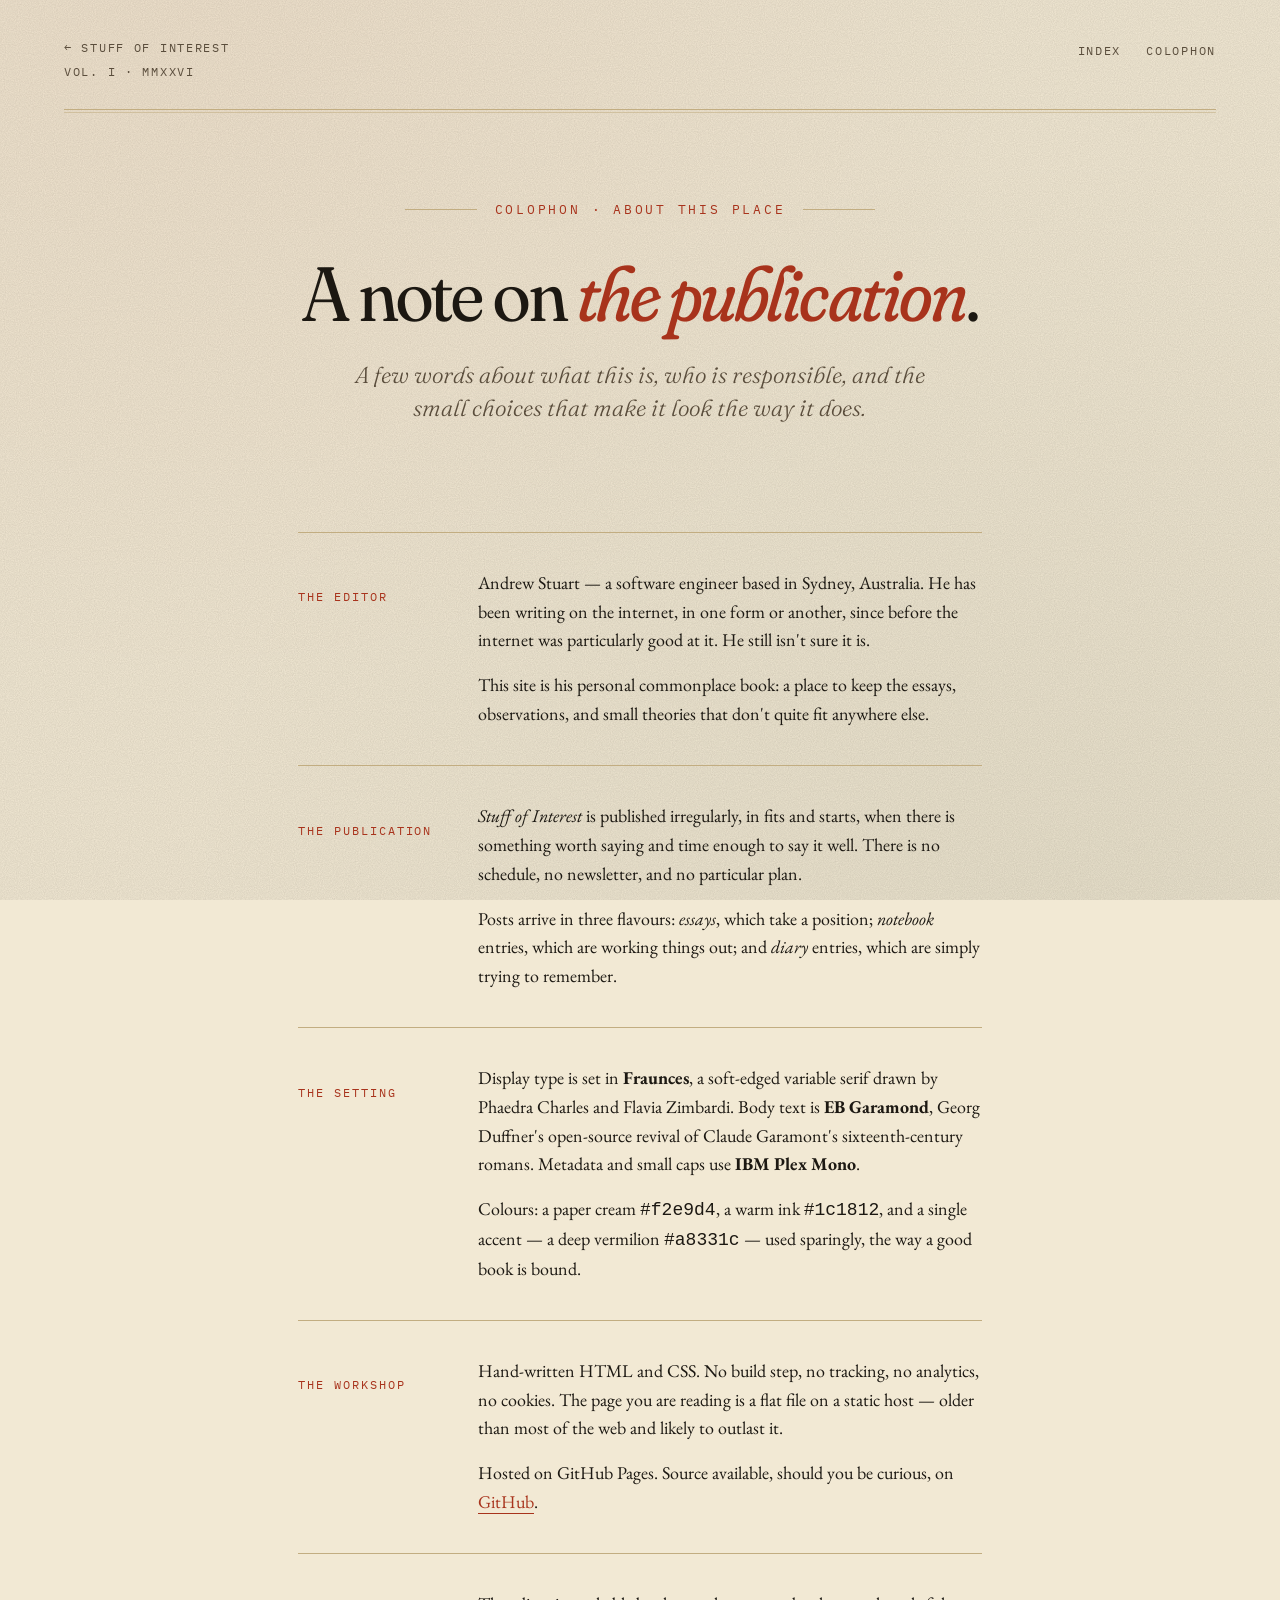
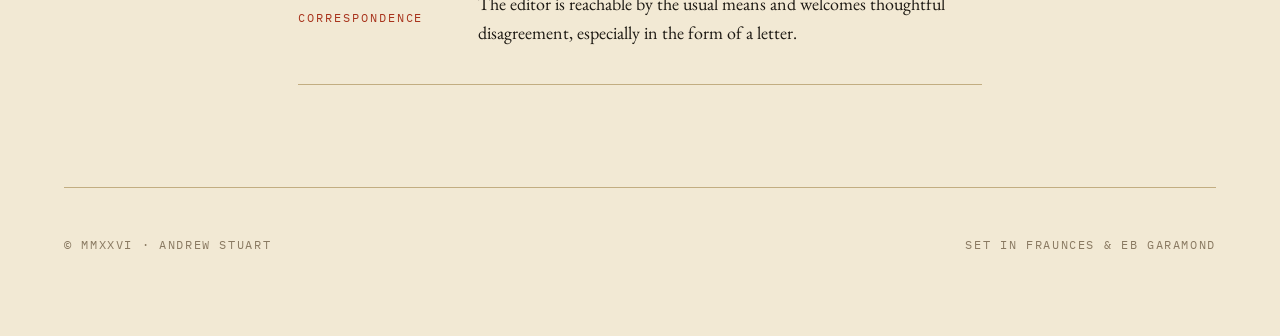
==== about.html @ b73d091a "Initial commit: Stuff of Interest blog Editorial-style static blog with three sample posts. Set in F" ====
<!doctype html>
<html lang="en">
<head>
  <meta charset="utf-8">
  <meta name="viewport" content="width=device-width, initial-scale=1">
  <title>Colophon — Stuff of Interest</title>
  <meta name="description" content="A short note on who runs Stuff of Interest, what it is, and how it was made.">
  <link rel="preconnect" href="https://fonts.googleapis.com">
  <link rel="preconnect" href="https://fonts.gstatic.com" crossorigin>
  <link href="https://fonts.googleapis.com/css2?family=Fraunces:ital,opsz,wght,SOFT,WONK@0,9..144,300..700,30..100,0..1;1,9..144,300..700,30..100,0..1&family=EB+Garamond:ital,wght@0,400..600;1,400..600&family=IBM+Plex+Mono:wght@400;500&display=swap" rel="stylesheet">
  <link rel="stylesheet" href="assets/css/styles.css">
</head>
<body>
  <div class="page">

    <header class="masthead">
      <div class="mast-meta">
        <span><a href="index.html">← Stuff of Interest</a></span>
        <span>Vol. I · MMXXVI</span>
      </div>
      <nav class="mast-nav" aria-label="Primary">
        <a href="index.html">Index</a>
        <a href="about.html">Colophon</a>
      </nav>
    </header>

    <article class="article">

      <header class="article-head">
        <p class="article-kicker">Colophon · About this place</p>
        <h1 class="article-title">A note on <em>the publication</em>.</h1>
        <p class="article-deck">A few words about what this is, who is responsible, and the small choices that make it look the way it does.</p>
      </header>

      <section class="colophon">

        <div class="colophon-section">
          <p class="colophon-label">The Editor</p>
          <div class="colophon-body">
            <p>Andrew Stuart — a software engineer based in Sydney, Australia. He has been writing on the internet, in one form or another, since before the internet was particularly good at it. He still isn't sure it is.</p>
            <p>This site is his personal commonplace book: a place to keep the essays, observations, and small theories that don't quite fit anywhere else.</p>
          </div>
        </div>

        <div class="colophon-section">
          <p class="colophon-label">The Publication</p>
          <div class="colophon-body">
            <p><em>Stuff of Interest</em> is published irregularly, in fits and starts, when there is something worth saying and time enough to say it well. There is no schedule, no newsletter, and no particular plan.</p>
            <p>Posts arrive in three flavours: <em>essays</em>, which take a position; <em>notebook</em> entries, which are working things out; and <em>diary</em> entries, which are simply trying to remember.</p>
          </div>
        </div>

        <div class="colophon-section">
          <p class="colophon-label">The Setting</p>
          <div class="colophon-body">
            <p>Display type is set in <strong>Fraunces</strong>, a soft-edged variable serif drawn by Phaedra Charles and Flavia Zimbardi. Body text is <strong>EB Garamond</strong>, Georg Duffner's open-source revival of Claude Garamont's sixteenth-century romans. Metadata and small caps use <strong>IBM Plex Mono</strong>.</p>
            <p>Colours: a paper cream <code>#f2e9d4</code>, a warm ink <code>#1c1812</code>, and a single accent — a deep vermilion <code>#a8331c</code> — used sparingly, the way a good book is bound.</p>
          </div>
        </div>

        <div class="colophon-section">
          <p class="colophon-label">The Workshop</p>
          <div class="colophon-body">
            <p>Hand-written HTML and CSS. No build step, no tracking, no analytics, no cookies. The page you are reading is a flat file on a static host — older than most of the web and likely to outlast it.</p>
            <p>Hosted on GitHub Pages. Source available, should you be curious, on <a href="https://github.com/starqueue/stuffofinterest">GitHub</a>.</p>
          </div>
        </div>

        <div class="colophon-section">
          <p class="colophon-label">Correspondence</p>
          <div class="colophon-body">
            <p>The editor is reachable by the usual means and welcomes thoughtful disagreement, especially in the form of a letter.</p>
          </div>
        </div>

      </section>

    </article>

    <footer class="colophon-foot">
      <p>© MMXXVI · Andrew Stuart</p>
      <p>Set in Fraunces &amp; EB Garamond</p>
    </footer>

  </div>
</body>
</html>
---- assets/css/styles.css ----
/* ───────────────────────────────────────────────────────
   Stuff of Interest — stylesheet
   Set in Fraunces, EB Garamond, IBM Plex Mono
   ─────────────────────────────────────────────────────── */

:root {
  --paper:        #f2e9d4;
  --paper-warm:   #ede2c6;
  --paper-deep:   #e3d4ad;
  --ink:          #1c1812;
  --ink-soft:     #5a4d3c;
  --ink-faint:    #8a7a62;
  --accent:       #a8331c;
  --accent-deep:  #7a2412;
  --accent-light: #d6724e;
  --rule:         #c2ad81;
  --highlight:    #e7c14b;

  --serif-display: "Fraunces", "Iowan Old Style", "Palatino", Georgia, serif;
  --serif-body:    "EB Garamond", "Palatino", "Iowan Old Style", Georgia, serif;
  --mono:          "IBM Plex Mono", "JetBrains Mono", ui-monospace, "Menlo", monospace;

  --measure: 36rem;
}

/* ── reset ── */
*, *::before, *::after { box-sizing: border-box; }
html, body { margin: 0; padding: 0; }
img, svg { display: block; max-width: 100%; }
a { color: inherit; }

/* ── paper ── */
html {
  background: var(--paper);
  color: var(--ink);
  font-family: var(--serif-body);
  font-size: 18px;
  line-height: 1.6;
  -webkit-font-smoothing: antialiased;
  -moz-osx-font-smoothing: grayscale;
  text-rendering: optimizeLegibility;
  font-feature-settings: "kern", "liga", "onum";
}

body {
  position: relative;
  min-height: 100vh;
  /* paper grain — tiny SVG noise overlay */
  background-image:
    radial-gradient(ellipse at 15% 0%, rgba(168, 51, 28, 0.04), transparent 55%),
    radial-gradient(ellipse at 85% 100%, rgba(58, 80, 53, 0.05), transparent 60%),
    url("data:image/svg+xml;utf8,<svg xmlns='http://www.w3.org/2000/svg' width='240' height='240'><filter id='n'><feTurbulence type='fractalNoise' baseFrequency='0.92' numOctaves='2' stitchTiles='stitch'/><feColorMatrix values='0 0 0 0 0.11   0 0 0 0 0.09   0 0 0 0 0.07   0 0 0 0.18 0'/></filter><rect width='100%' height='100%' filter='url(%23n)'/></svg>");
  background-attachment: fixed, fixed, fixed;
}

/* ── selection ── */
::selection {
  background: var(--ink);
  color: var(--paper);
}

/* ── links ── */
a {
  color: var(--accent);
  text-decoration: none;
  border-bottom: 1px solid currentColor;
  text-underline-offset: 0.18em;
  transition: color .25s ease, border-color .25s ease, background-color .25s ease;
}
a:hover {
  color: var(--accent-deep);
  background-color: rgba(231, 193, 75, 0.32);
}

/* ───────────────────────── layout ───────────────────────── */
.page {
  max-width: 88rem;
  margin: 0 auto;
  padding: clamp(1.5rem, 3vw, 3rem) clamp(1.25rem, 5vw, 5rem) 4rem;
}

/* ─────────────── masthead ─────────────── */
.masthead {
  display: grid;
  grid-template-columns: 1fr auto;
  align-items: start;
  gap: 1rem;
  padding-bottom: 1.5rem;
  border-bottom: 1px solid var(--rule);
  margin-bottom: clamp(2.5rem, 7vw, 6rem);
  position: relative;
}

.masthead::before {
  /* second hairline beneath the rule, classic masthead trick */
  content: "";
  position: absolute;
  left: 0; right: 0;
  bottom: -4px;
  border-bottom: 1px solid var(--rule);
  opacity: .55;
}

.mast-meta {
  font-family: var(--mono);
  font-size: .68rem;
  letter-spacing: .14em;
  text-transform: uppercase;
  color: var(--ink-soft);
  display: flex;
  flex-direction: column;
  gap: .35em;
}

.mast-meta a { color: var(--ink-soft); border-bottom-color: transparent; }
.mast-meta a:hover { color: var(--accent); border-bottom-color: var(--accent); background: transparent; }

.mast-nav {
  font-family: var(--mono);
  font-size: .68rem;
  letter-spacing: .14em;
  text-transform: uppercase;
  text-align: right;
  color: var(--ink-soft);
  display: flex;
  gap: 1.4rem;
  align-items: flex-start;
  padding-top: .15rem;
}

.mast-nav a {
  color: var(--ink-soft);
  border-bottom: 1px solid transparent;
}
.mast-nav a:hover {
  color: var(--accent);
  border-bottom-color: var(--accent);
  background: transparent;
}

/* ─────────────── hero / logotype ─────────────── */
.logotype {
  font-family: var(--serif-display);
  font-weight: 400;
  font-style: normal;
  font-variation-settings: "SOFT" 30, "WONK" 1, "opsz" 144;
  font-size: clamp(3.5rem, 13vw, 11rem);
  line-height: .88;
  letter-spacing: -0.025em;
  margin: 0 0 1.5rem;
  color: var(--ink);
}

.logotype em {
  font-style: italic;
  font-variation-settings: "SOFT" 100, "WONK" 1, "opsz" 144;
  color: var(--accent);
}

.logotype .period {
  color: var(--accent);
  font-style: normal;
}

.lede {
  display: grid;
  grid-template-columns: 1fr minmax(0, 30rem);
  gap: 3rem;
  align-items: end;
  margin-bottom: clamp(3rem, 8vw, 6rem);
  padding-bottom: clamp(2rem, 5vw, 4rem);
  border-bottom: 1px solid var(--rule);
}

.lede-tagline {
  font-family: var(--serif-display);
  font-style: italic;
  font-weight: 300;
  font-size: clamp(1.4rem, 2.4vw, 2rem);
  line-height: 1.3;
  color: var(--ink-soft);
  margin: 0;
  max-width: 28rem;
}

.lede-tagline em {
  color: var(--accent);
  font-style: italic;
}

.lede-card {
  font-family: var(--mono);
  font-size: .72rem;
  line-height: 1.7;
  letter-spacing: .04em;
  color: var(--ink-soft);
  border-left: 1px solid var(--rule);
  padding-left: 1.4rem;
  text-transform: uppercase;
}

.lede-card strong {
  display: block;
  color: var(--ink);
  font-weight: 600;
  margin-bottom: .4em;
}

/* ─────────────── entries (homepage list) ─────────────── */
.entries {
  list-style: none;
  margin: 0;
  padding: 0;
  display: flex;
  flex-direction: column;
}

.entry {
  display: grid;
  grid-template-columns: 8rem 1fr;
  gap: clamp(1.5rem, 4vw, 4rem);
  padding: clamp(2.5rem, 5vw, 4rem) 0;
  border-bottom: 1px solid var(--rule);
  position: relative;
}

.entry:first-child { padding-top: 0; }
.entry:last-child  { border-bottom: none; }

/* alternating layout — every other entry shifts its title */
.entry:nth-child(even) {
  grid-template-columns: 1fr 8rem;
}
.entry:nth-child(even) .entry-no { order: 2; text-align: right; padding-left: 0; padding-right: 0; border-left: none; border-right: 1px solid var(--rule); padding-right: 1.2rem; }
.entry:nth-child(even) .entry-body { order: 1; padding-right: 1.2rem; }

.entry-no {
  font-family: var(--mono);
  font-size: .72rem;
  letter-spacing: .14em;
  text-transform: uppercase;
  color: var(--ink-faint);
  padding-left: 1.2rem;
  border-left: 1px solid var(--rule);
  align-self: start;
  padding-top: .65rem;
  display: flex;
  flex-direction: column;
  gap: .4em;
}

.entry-no .num {
  font-family: var(--serif-display);
  font-style: italic;
  font-size: 2.4rem;
  font-weight: 400;
  letter-spacing: -0.02em;
  color: var(--accent);
  line-height: 1;
  font-variation-settings: "SOFT" 100, "opsz" 144;
}

.entry-no .date {
  font-size: .68rem;
}

.entry-body {
  min-width: 0;
}

.entry-tag {
  font-family: var(--mono);
  font-size: .65rem;
  letter-spacing: .16em;
  text-transform: uppercase;
  color: var(--ink-soft);
  margin: 0 0 .8rem;
}

.entry-tag::before {
  content: "❦";
  display: inline-block;
  margin-right: .6em;
  color: var(--accent);
  transform: translateY(-0.05em);
}

.entry-title {
  font-family: var(--serif-display);
  font-weight: 400;
  font-variation-settings: "SOFT" 50, "opsz" 144;
  font-size: clamp(2rem, 4.5vw, 3.6rem);
  line-height: 1.02;
  letter-spacing: -0.02em;
  margin: 0 0 1rem;
  color: var(--ink);
  max-width: 22ch;
}

.entry-title a {
  color: inherit;
  border-bottom: none;
  background-image: linear-gradient(to right, var(--accent), var(--accent));
  background-size: 0% 2px;
  background-repeat: no-repeat;
  background-position: 0 100%;
  transition: background-size .5s cubic-bezier(.2, .9, .3, 1), color .3s;
}
.entry-title a:hover {
  color: var(--accent);
  background-size: 100% 2px;
  background-color: transparent;
}

.entry-dek {
  font-size: 1.12rem;
  line-height: 1.55;
  color: var(--ink-soft);
  max-width: 42ch;
  margin: 0 0 1.2rem;
  font-style: italic;
  font-family: var(--serif-body);
}

.entry-dek::first-letter {
  font-family: var(--serif-display);
  font-size: 1.4em;
  font-style: italic;
  color: var(--accent);
  font-variation-settings: "SOFT" 100, "opsz" 144;
}

.entry-meta {
  font-family: var(--mono);
  font-size: .65rem;
  letter-spacing: .14em;
  text-transform: uppercase;
  color: var(--ink-faint);
  display: flex;
  gap: 1.4rem;
  flex-wrap: wrap;
  margin: 0;
}

.entry-meta li { list-style: none; }
.entry-meta li + li::before {
  content: "·";
  margin-right: 1.4rem;
  margin-left: -1.4rem;
  color: var(--rule);
}

/* ───────────────────────── post page ───────────────────────── */
.article {
  display: grid;
  grid-template-columns: minmax(0, 1fr);
  justify-items: center;
  margin-top: 2rem;
}

.article-head {
  text-align: center;
  max-width: 40rem;
  margin-bottom: 4rem;
  position: relative;
}

.article-kicker {
  font-family: var(--mono);
  font-size: .7rem;
  letter-spacing: .22em;
  text-transform: uppercase;
  color: var(--accent);
  margin: 0 0 2rem;
  display: flex;
  align-items: center;
  justify-content: center;
  gap: 1rem;
}

.article-kicker::before,
.article-kicker::after {
  content: "";
  height: 1px;
  background: var(--rule);
  flex: 1;
  max-width: 4rem;
}

.article-title {
  font-family: var(--serif-display);
  font-weight: 400;
  font-variation-settings: "SOFT" 60, "opsz" 144;
  font-size: clamp(2.4rem, 6vw, 5rem);
  line-height: 1;
  letter-spacing: -0.025em;
  margin: 0 0 1.5rem;
}

.article-title em {
  font-style: italic;
  color: var(--accent);
  font-variation-settings: "SOFT" 100, "opsz" 144;
}

.article-deck {
  font-family: var(--serif-display);
  font-style: italic;
  font-weight: 300;
  font-size: clamp(1.1rem, 1.8vw, 1.4rem);
  line-height: 1.4;
  color: var(--ink-soft);
  margin: 0 auto 2rem;
  max-width: 32rem;
}

.article-byline {
  font-family: var(--mono);
  font-size: .68rem;
  letter-spacing: .16em;
  text-transform: uppercase;
  color: var(--ink-soft);
  display: flex;
  justify-content: center;
  gap: 1.4rem;
  flex-wrap: wrap;
}
.article-byline span + span::before {
  content: "·";
  margin-right: 1.4rem;
  margin-left: -1.4rem;
  color: var(--rule);
}

/* body */
.article-body {
  max-width: var(--measure);
  width: 100%;
  font-size: 1.18rem;
  line-height: 1.65;
}

.article-body p {
  margin: 0 0 1.4em;
  hyphens: auto;
}

.article-body > p:first-of-type::first-letter {
  font-family: var(--serif-display);
  font-weight: 400;
  font-variation-settings: "SOFT" 100, "opsz" 144;
  font-size: 5.2em;
  line-height: .82;
  float: left;
  padding: 0.05em 0.12em 0 0;
  color: var(--accent);
}

.article-body h2 {
  font-family: var(--serif-display);
  font-style: italic;
  font-weight: 400;
  font-variation-settings: "SOFT" 100, "opsz" 144;
  font-size: 1.9rem;
  line-height: 1.15;
  letter-spacing: -.01em;
  margin: 3rem 0 1rem;
  color: var(--ink);
}

.article-body blockquote {
  font-family: var(--serif-display);
  font-style: italic;
  font-weight: 300;
  font-variation-settings: "SOFT" 100, "opsz" 144;
  font-size: 1.55rem;
  line-height: 1.35;
  margin: 2.5rem -2rem;
  padding: 0 2rem;
  border-left: 2px solid var(--accent);
  color: var(--ink);
}

.article-body em { font-style: italic; }
.article-body strong { font-weight: 600; color: var(--ink); }
.article-body code {
  font-family: var(--mono);
  font-size: .92em;
  background: var(--paper-deep);
  padding: 0.1em 0.4em;
  border-radius: 2px;
}

.article-body hr,
.fleuron {
  border: none;
  text-align: center;
  margin: 3rem 0;
  display: block;
  color: var(--accent);
}

.fleuron::before {
  content: "❦";
  font-family: var(--serif-display);
  font-size: 1.6rem;
  letter-spacing: 1.5rem;
  padding-left: 1.5rem;
  color: var(--accent);
}

.article-body ul, .article-body ol {
  padding-left: 1.5rem;
  margin: 0 0 1.4em;
}
.article-body li { margin-bottom: .4em; }

/* article footer + nav */
.article-foot {
  max-width: var(--measure);
  width: 100%;
  margin-top: 4rem;
  padding-top: 2rem;
  border-top: 1px solid var(--rule);
  font-family: var(--mono);
  font-size: .72rem;
  letter-spacing: .12em;
  text-transform: uppercase;
  color: var(--ink-soft);
  display: flex;
  justify-content: space-between;
  gap: 1rem;
}

.article-foot a { color: var(--ink); border-bottom: 1px solid var(--rule); }
.article-foot a:hover { color: var(--accent); border-bottom-color: var(--accent); }

.article-nav {
  max-width: 60rem;
  width: 100%;
  margin: 4rem auto 0;
  display: grid;
  grid-template-columns: 1fr 1fr;
  gap: 2rem;
  border-top: 1px solid var(--rule);
  padding-top: 2rem;
}

.article-nav a {
  display: block;
  border: none;
  font-family: var(--serif-display);
  font-style: italic;
  color: var(--ink);
  font-size: 1.3rem;
  line-height: 1.2;
  background: transparent;
}
.article-nav a:hover { color: var(--accent); background: transparent; }
.article-nav .nav-label {
  display: block;
  font-family: var(--mono);
  font-size: .65rem;
  letter-spacing: .18em;
  text-transform: uppercase;
  color: var(--ink-faint);
  margin-bottom: .5rem;
  font-style: normal;
}
.article-nav .nav-next { text-align: right; }

/* ────────────── about / colophon ────────────── */
.colophon {
  max-width: 38rem;
  margin: 0 auto;
}

.colophon-section {
  border-top: 1px solid var(--rule);
  padding: 2rem 0;
  display: grid;
  grid-template-columns: 8rem 1fr;
  gap: 2rem;
}

.colophon-section:last-of-type { border-bottom: 1px solid var(--rule); }

.colophon-label {
  font-family: var(--mono);
  font-size: .68rem;
  letter-spacing: .16em;
  text-transform: uppercase;
  color: var(--accent);
  padding-top: .35rem;
}

.colophon-body p { margin: 0 0 .9em; }
.colophon-body p:last-child { margin-bottom: 0; }

/* ───────────────────────── footer ───────────────────────── */
.colophon-foot {
  margin-top: clamp(4rem, 8vw, 7rem);
  padding-top: 2rem;
  border-top: 1px solid var(--rule);
  display: flex;
  justify-content: space-between;
  flex-wrap: wrap;
  gap: 1rem;
  font-family: var(--mono);
  font-size: .65rem;
  letter-spacing: .14em;
  text-transform: uppercase;
  color: var(--ink-faint);
}

.colophon-foot a { color: var(--ink-faint); border-bottom-color: transparent; }
.colophon-foot a:hover { color: var(--accent); border-bottom-color: var(--accent); background: transparent; }

/* ───────────────────────── animations ───────────────────────── */
@keyframes rise {
  from { opacity: 0; transform: translateY(0.6rem); }
  to   { opacity: 1; transform: translateY(0); }
}
@keyframes fade {
  from { opacity: 0; }
  to   { opacity: 1; }
}

.masthead { animation: fade .8s ease both; }
.logotype { animation: rise 1.1s cubic-bezier(.2,.8,.3,1) both; animation-delay: .1s; }
.lede     { animation: rise 1.1s cubic-bezier(.2,.8,.3,1) both; animation-delay: .35s; }
.entry    { animation: rise 1s   cubic-bezier(.2,.8,.3,1) both; }
.entry:nth-child(1) { animation-delay: .5s; }
.entry:nth-child(2) { animation-delay: .65s; }
.entry:nth-child(3) { animation-delay: .8s; }
.entry:nth-child(4) { animation-delay: .95s; }
.entry:nth-child(5) { animation-delay: 1.1s; }

.article-head { animation: rise 1s cubic-bezier(.2,.8,.3,1) both; animation-delay: .15s; }
.article-body { animation: rise 1s cubic-bezier(.2,.8,.3,1) both; animation-delay: .4s; }

@media (prefers-reduced-motion: reduce) {
  *, *::before, *::after {
    animation: none !important;
    transition: none !important;
  }
}

/* ───────────────────────── responsive ───────────────────────── */
@media (max-width: 720px) {
  .masthead {
    grid-template-columns: 1fr;
    gap: 1rem;
  }
  .mast-nav { justify-content: flex-start; text-align: left; }

  .lede {
    grid-template-columns: 1fr;
    gap: 1.5rem;
  }
  .lede-card { border-left: none; border-top: 1px solid var(--rule); padding-left: 0; padding-top: 1.4rem; }

  .entry,
  .entry:nth-child(even) {
    grid-template-columns: 1fr;
    gap: 1rem;
  }
  .entry-no,
  .entry:nth-child(even) .entry-no {
    flex-direction: row;
    align-items: center;
    border-left: none;
    border-right: none;
    padding: 0;
    gap: 1rem;
  }
  .entry-no .num { font-size: 1.6rem; }
  .entry:nth-child(even) .entry-body { padding-right: 0; }

  .article-body blockquote {
    margin: 2rem 0;
    padding-left: 1.2rem;
  }

  .article-foot,
  .article-nav {
    grid-template-columns: 1fr;
    flex-direction: column;
  }
  .article-nav .nav-next { text-align: left; }

  .colophon-section {
    grid-template-columns: 1fr;
    gap: .6rem;
  }
}
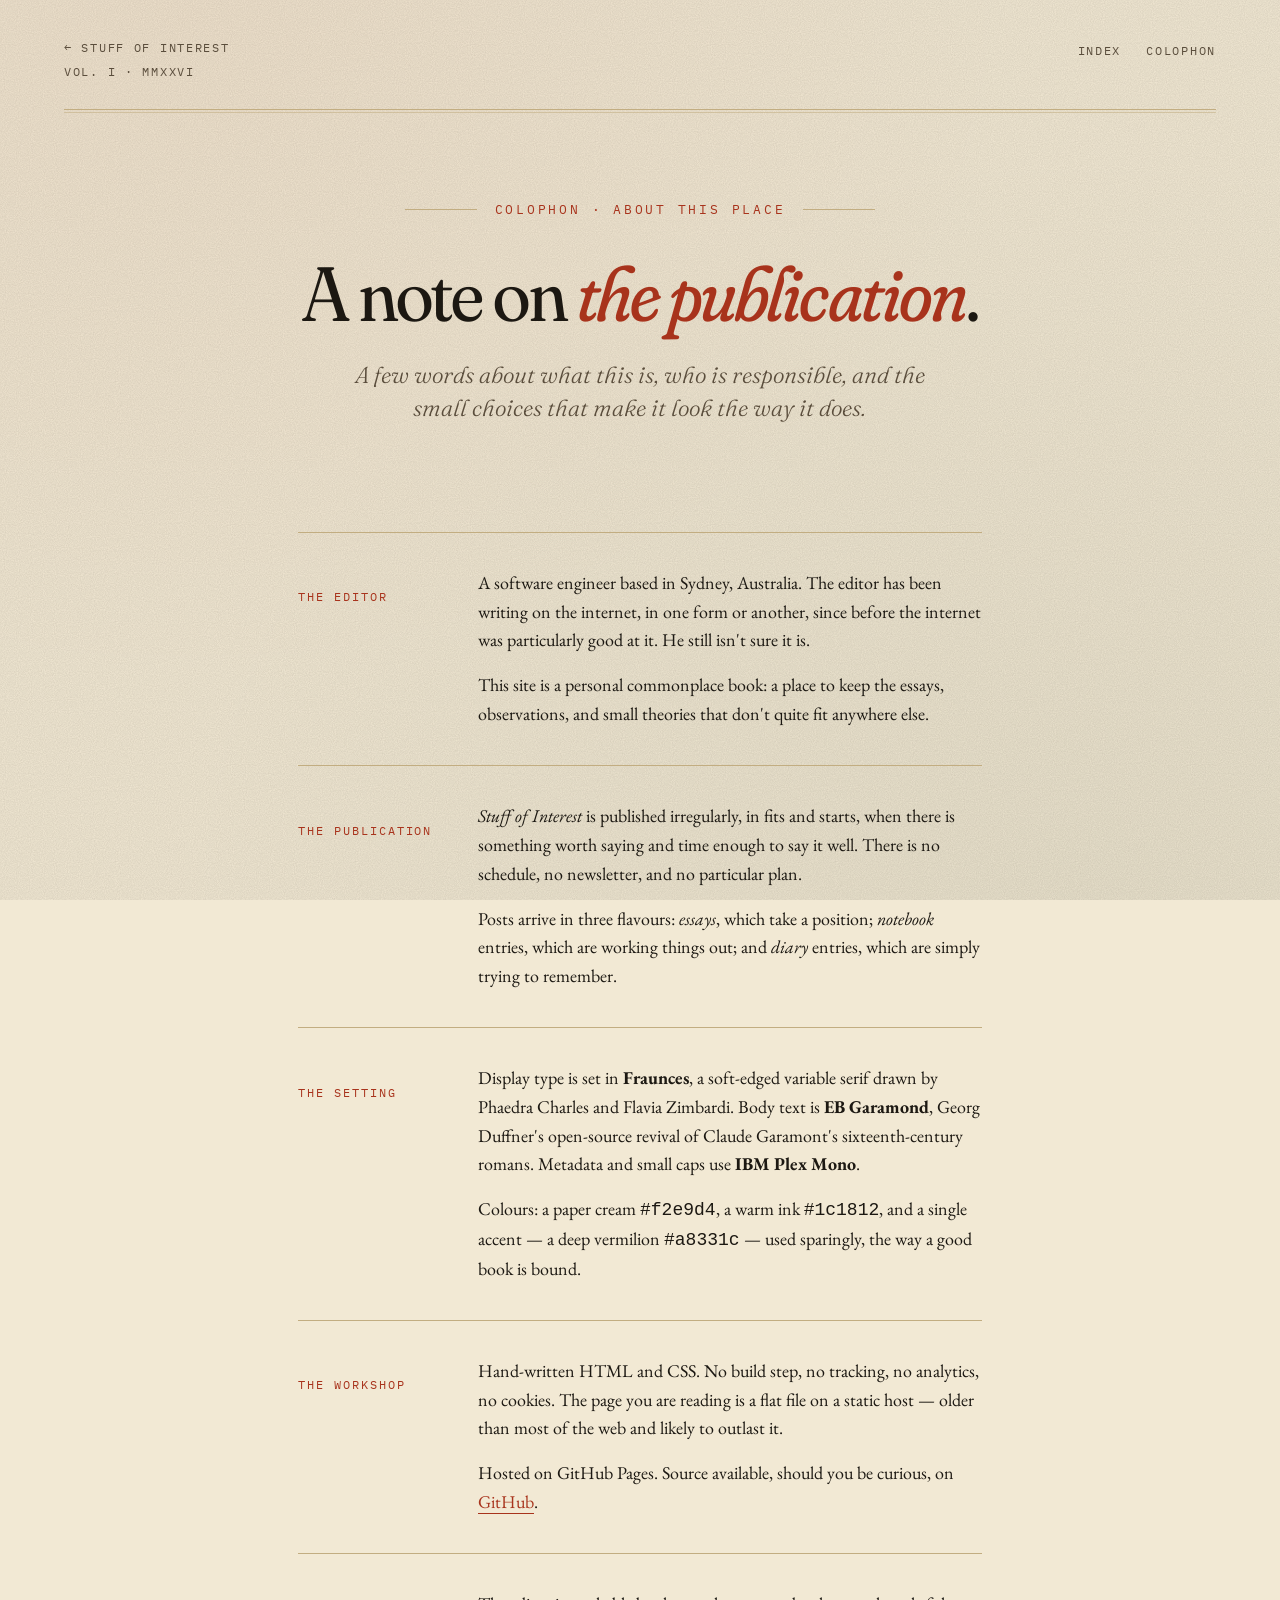
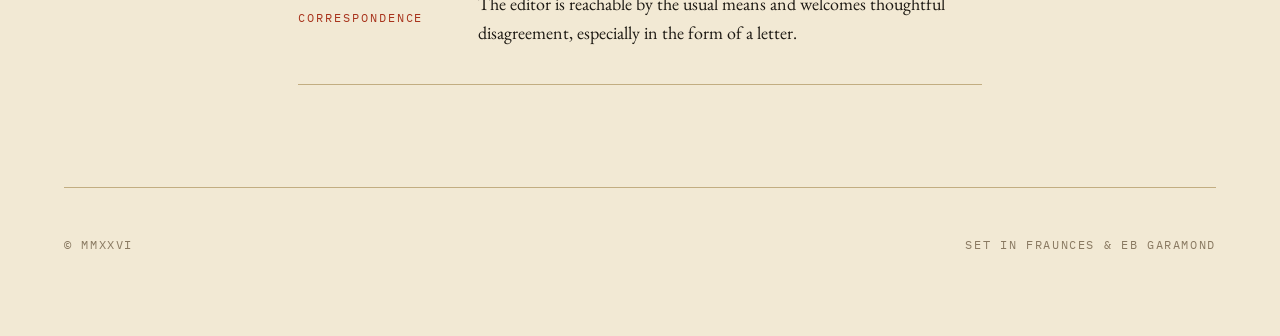
==== commit 1b708d88: "Strip personal name and prune sample posts Removed the three sample posts (geometry-of-wandering, th" ====
--- a/about.html
+++ b/about.html
@@ -37,8 +37,8 @@
         <div class="colophon-section">
           <p class="colophon-label">The Editor</p>
           <div class="colophon-body">
-            <p>Andrew Stuart — a software engineer based in Sydney, Australia. He has been writing on the internet, in one form or another, since before the internet was particularly good at it. He still isn't sure it is.</p>
-            <p>This site is his personal commonplace book: a place to keep the essays, observations, and small theories that don't quite fit anywhere else.</p>
+            <p>A software engineer based in Sydney, Australia. The editor has been writing on the internet, in one form or another, since before the internet was particularly good at it. He still isn't sure it is.</p>
+            <p>This site is a personal commonplace book: a place to keep the essays, observations, and small theories that don't quite fit anywhere else.</p>
           </div>
         </div>
 
@@ -78,7 +78,7 @@
     </article>
 
     <footer class="colophon-foot">
-      <p>© MMXXVI · Andrew Stuart</p>
+      <p>© MMXXVI</p>
       <p>Set in Fraunces &amp; EB Garamond</p>
     </footer>
 
--- a/assets/css/styles.css
+++ b/assets/css/styles.css
@@ -489,6 +489,31 @@
   background: var(--paper-deep);
   padding: 0.1em 0.4em;
   border-radius: 2px;
+}
+
+.article-body pre {
+  font-family: var(--mono);
+  font-size: 0.78rem;
+  line-height: 1.6;
+  background: var(--paper-deep);
+  border: 1px solid var(--rule);
+  border-left: 2px solid var(--accent);
+  padding: 1.1rem 1.3rem;
+  margin: 1.8rem -1rem;
+  overflow-x: auto;
+  color: var(--ink);
+  white-space: pre;
+  -webkit-overflow-scrolling: touch;
+  border-radius: 1px;
+}
+
+.article-body pre code {
+  font-family: inherit;
+  font-size: inherit;
+  background: transparent;
+  padding: 0;
+  border-radius: 0;
+  color: inherit;
 }
 
 .article-body hr,
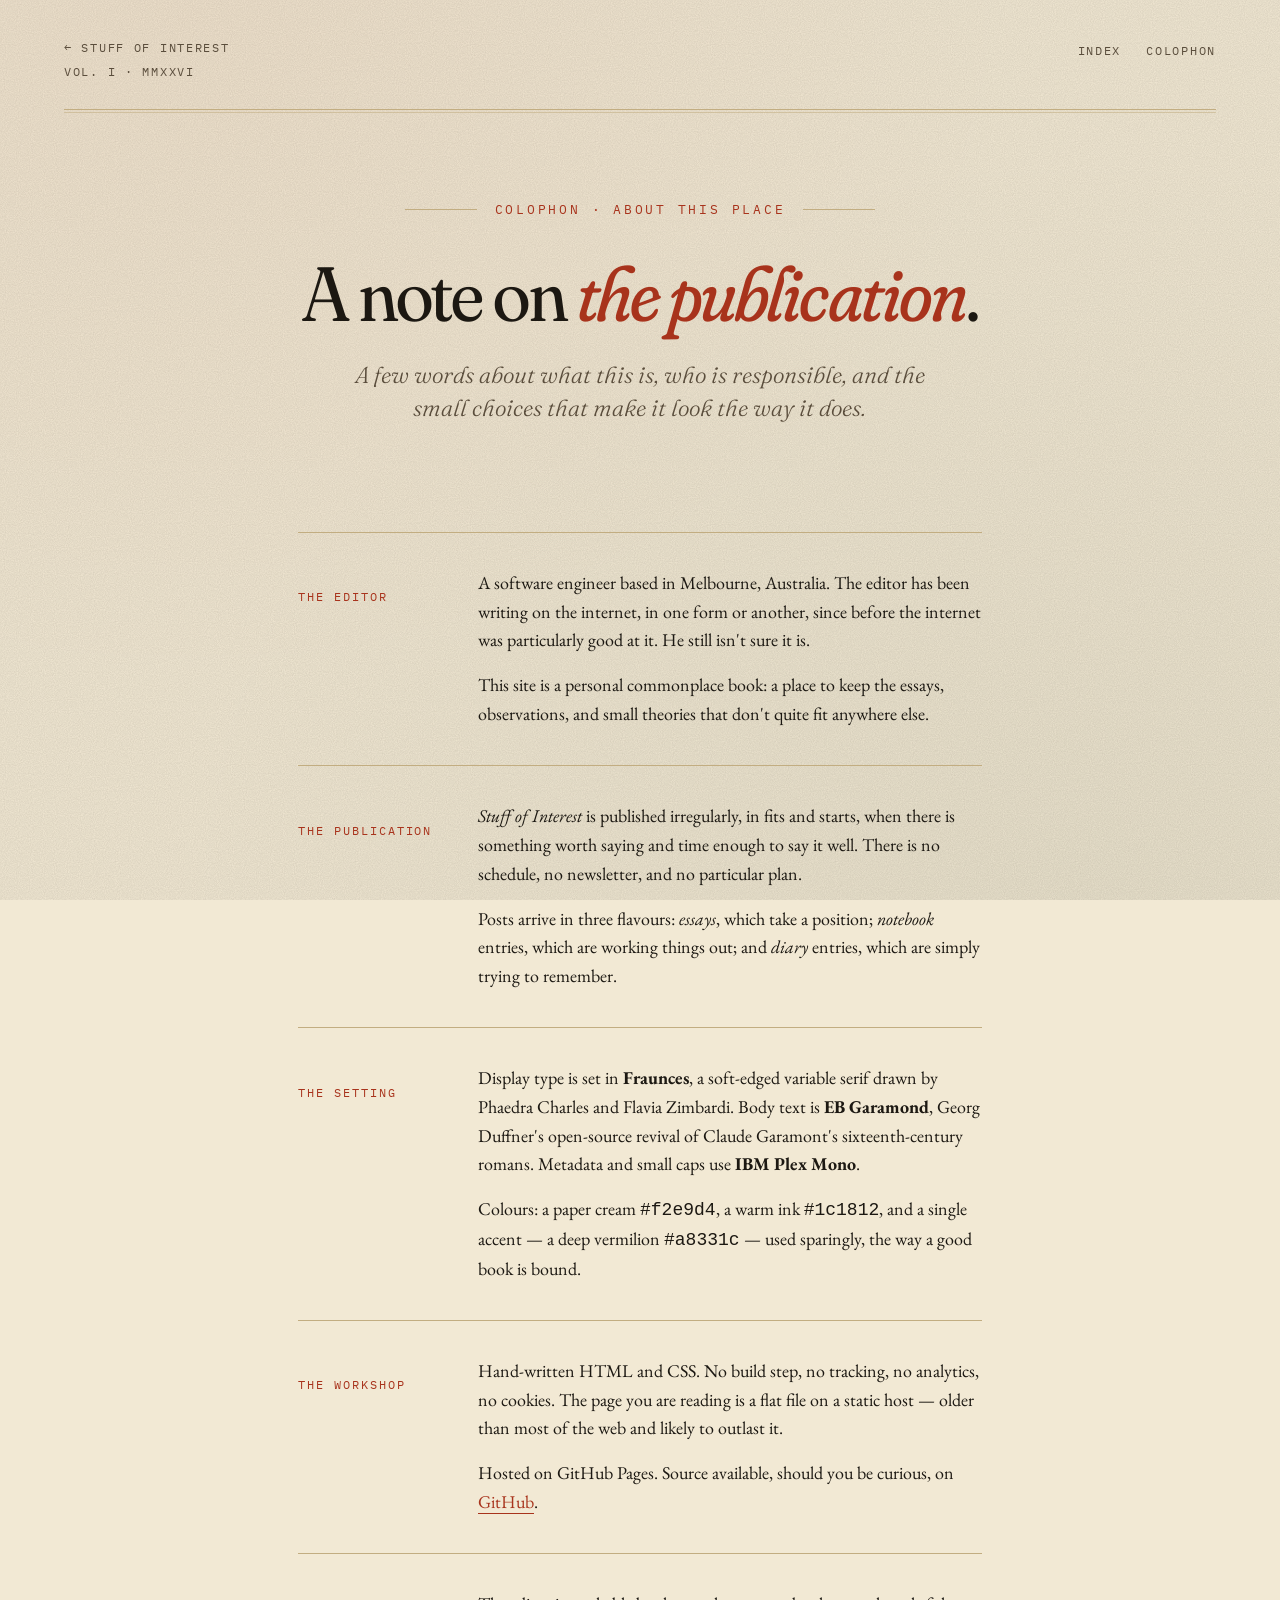
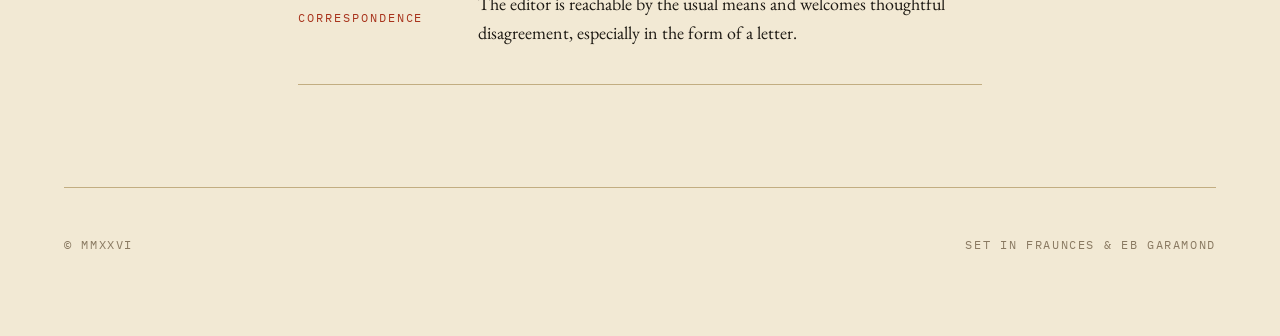
==== commit 39b73979: "Drop The Editor lede card; fix Sydney → Melbourne" ====
--- a/about.html
+++ b/about.html
@@ -37,7 +37,7 @@
         <div class="colophon-section">
           <p class="colophon-label">The Editor</p>
           <div class="colophon-body">
-            <p>A software engineer based in Sydney, Australia. The editor has been writing on the internet, in one form or another, since before the internet was particularly good at it. He still isn't sure it is.</p>
+            <p>A software engineer based in Melbourne, Australia. The editor has been writing on the internet, in one form or another, since before the internet was particularly good at it. He still isn't sure it is.</p>
             <p>This site is a personal commonplace book: a place to keep the essays, observations, and small theories that don't quite fit anywhere else.</p>
           </div>
         </div>
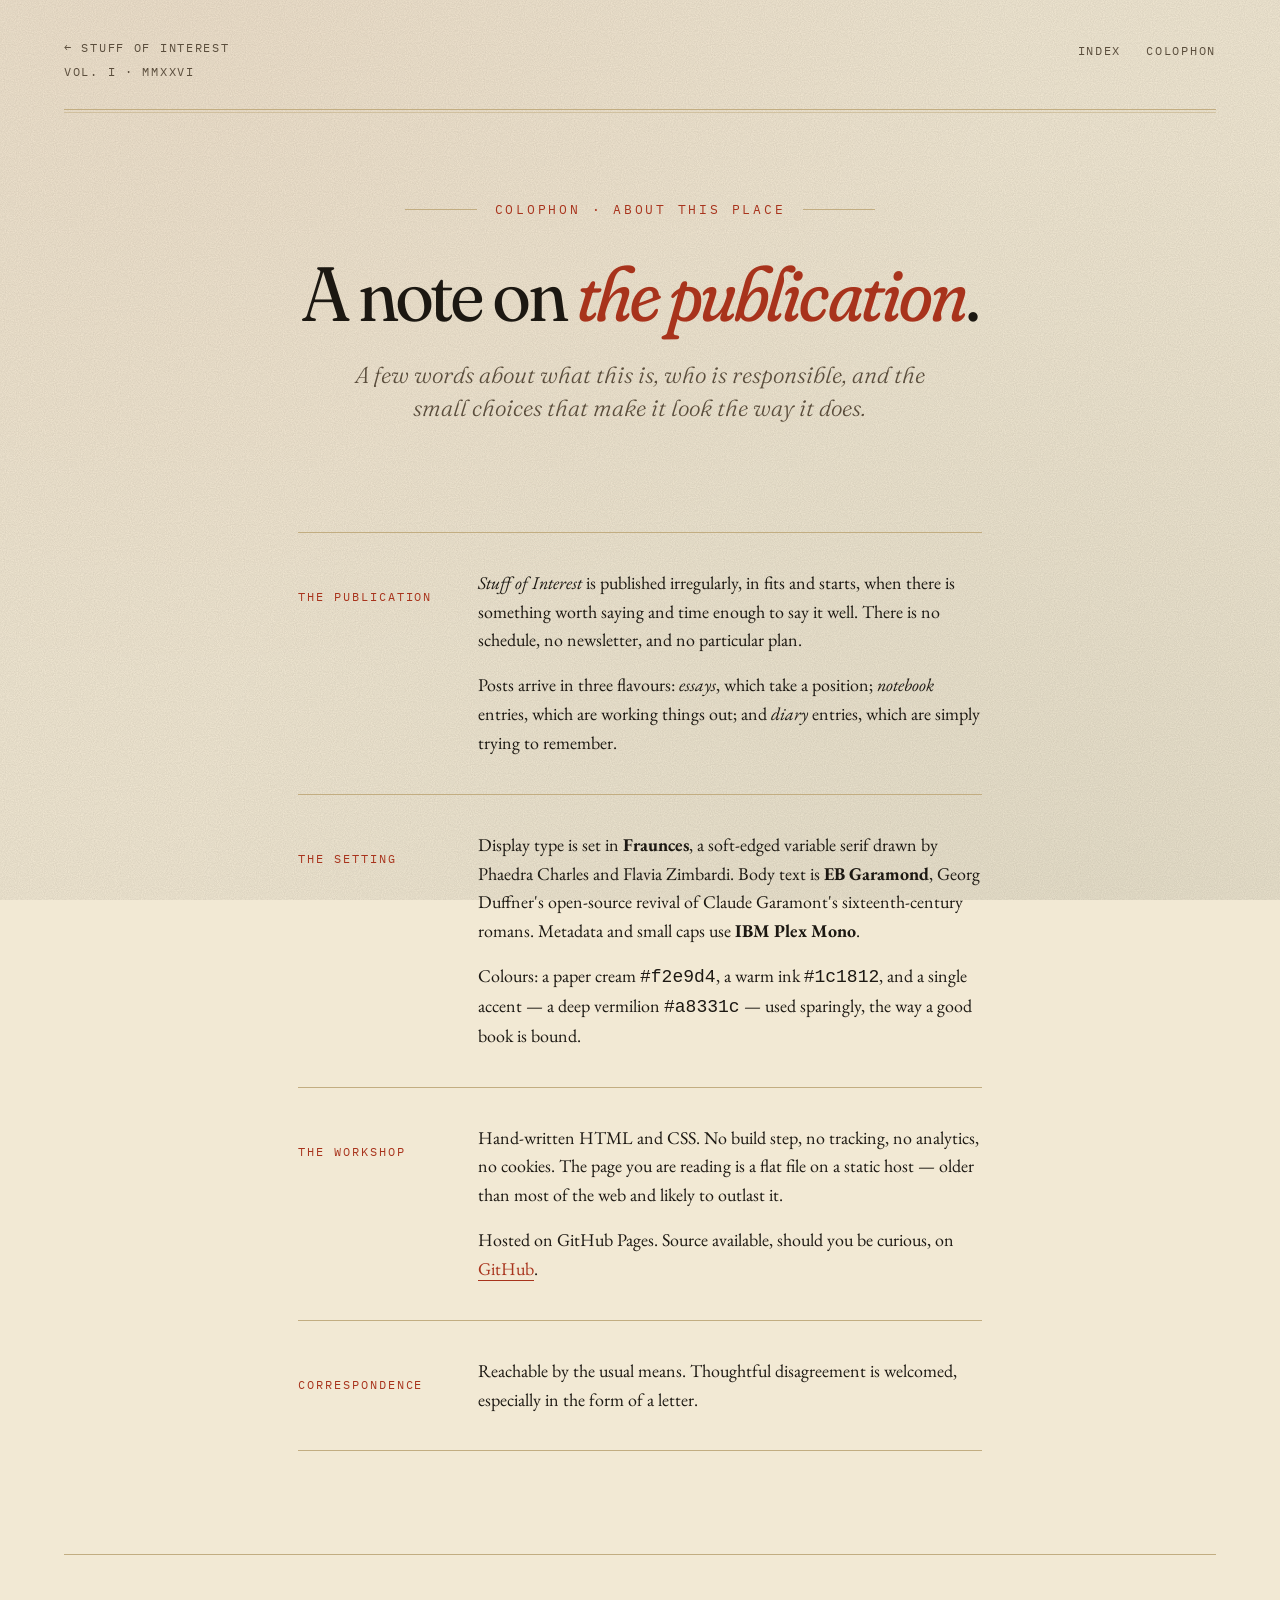
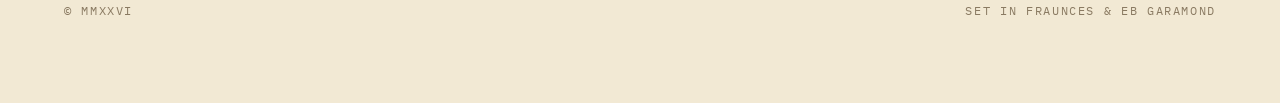
==== commit 2052e909: "Remove all 'editor' references from colophon" ====
--- a/about.html
+++ b/about.html
@@ -35,14 +35,6 @@
       <section class="colophon">
 
         <div class="colophon-section">
-          <p class="colophon-label">The Editor</p>
-          <div class="colophon-body">
-            <p>A software engineer based in Melbourne, Australia. The editor has been writing on the internet, in one form or another, since before the internet was particularly good at it. He still isn't sure it is.</p>
-            <p>This site is a personal commonplace book: a place to keep the essays, observations, and small theories that don't quite fit anywhere else.</p>
-          </div>
-        </div>
-
-        <div class="colophon-section">
           <p class="colophon-label">The Publication</p>
           <div class="colophon-body">
             <p><em>Stuff of Interest</em> is published irregularly, in fits and starts, when there is something worth saying and time enough to say it well. There is no schedule, no newsletter, and no particular plan.</p>
@@ -69,7 +61,7 @@
         <div class="colophon-section">
           <p class="colophon-label">Correspondence</p>
           <div class="colophon-body">
-            <p>The editor is reachable by the usual means and welcomes thoughtful disagreement, especially in the form of a letter.</p>
+            <p>Reachable by the usual means. Thoughtful disagreement is welcomed, especially in the form of a letter.</p>
           </div>
         </div>
 
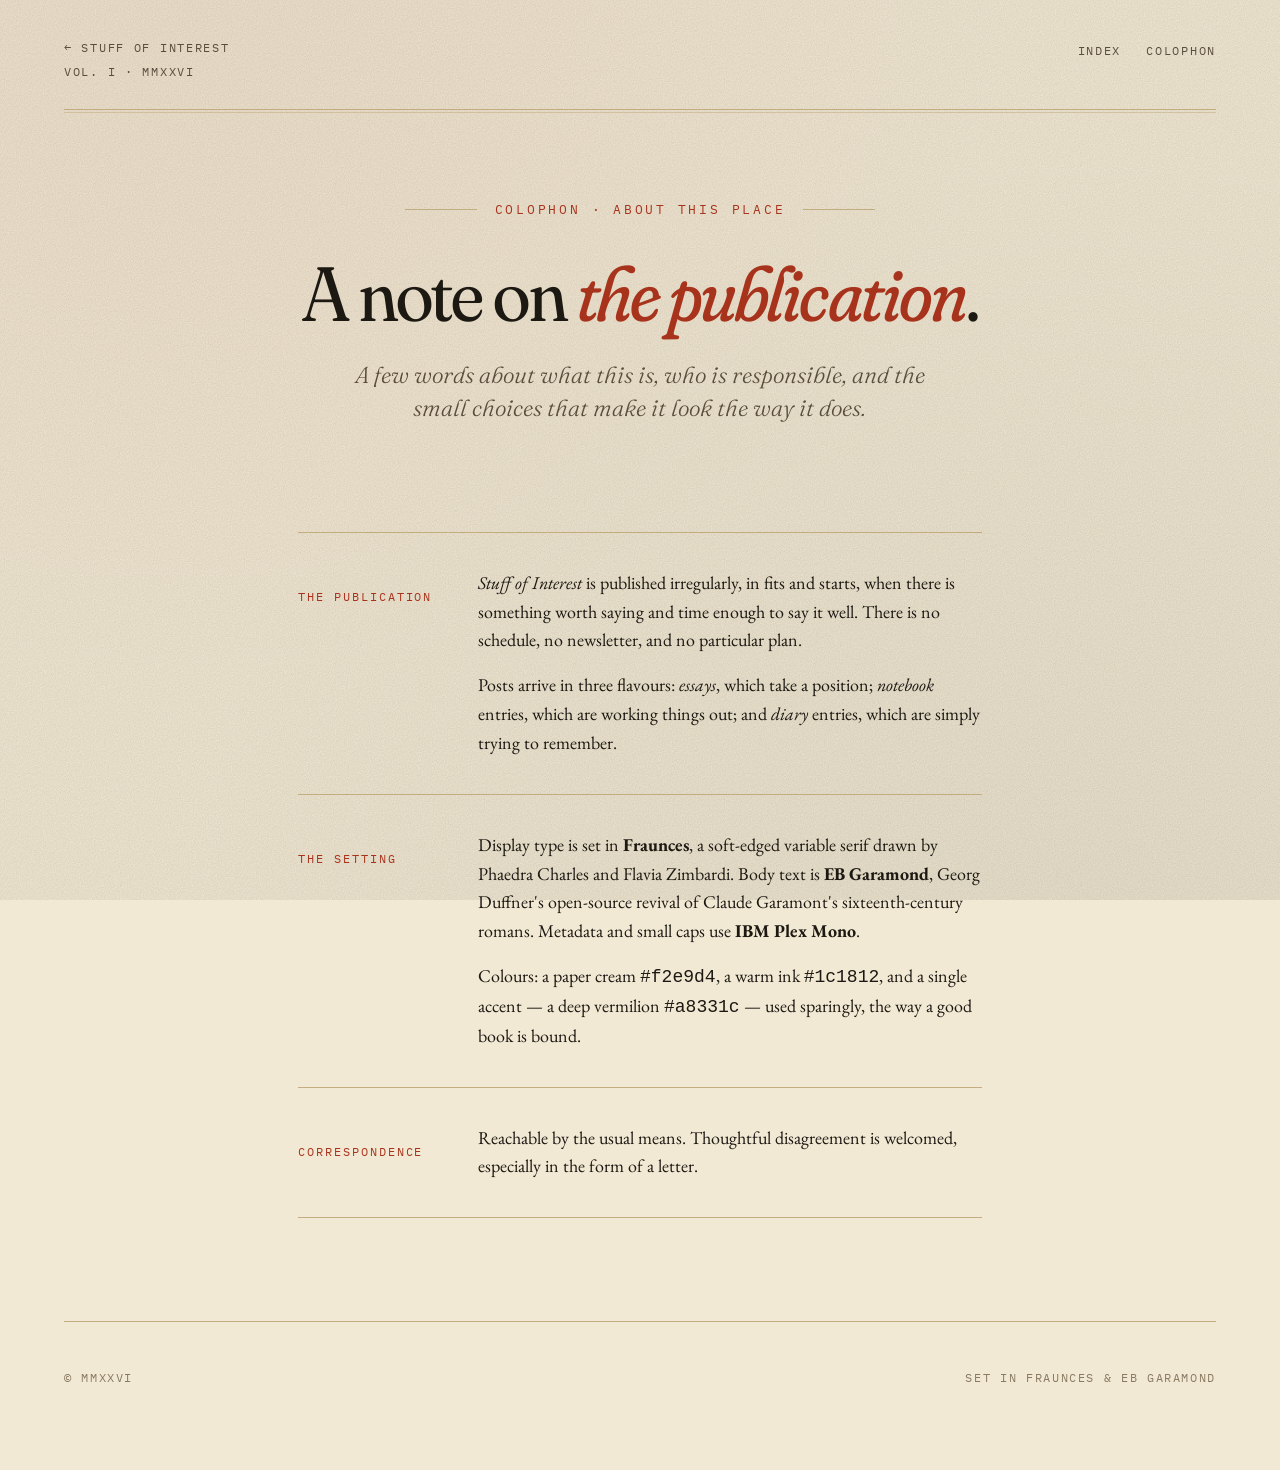
==== commit b3a28bdf: "Remove The Workshop colophon section" ====
--- a/about.html
+++ b/about.html
@@ -51,14 +51,6 @@
         </div>
 
         <div class="colophon-section">
-          <p class="colophon-label">The Workshop</p>
-          <div class="colophon-body">
-            <p>Hand-written HTML and CSS. No build step, no tracking, no analytics, no cookies. The page you are reading is a flat file on a static host — older than most of the web and likely to outlast it.</p>
-            <p>Hosted on GitHub Pages. Source available, should you be curious, on <a href="https://github.com/starqueue/stuffofinterest">GitHub</a>.</p>
-          </div>
-        </div>
-
-        <div class="colophon-section">
           <p class="colophon-label">Correspondence</p>
           <div class="colophon-body">
             <p>Reachable by the usual means. Thoughtful disagreement is welcomed, especially in the form of a letter.</p>
